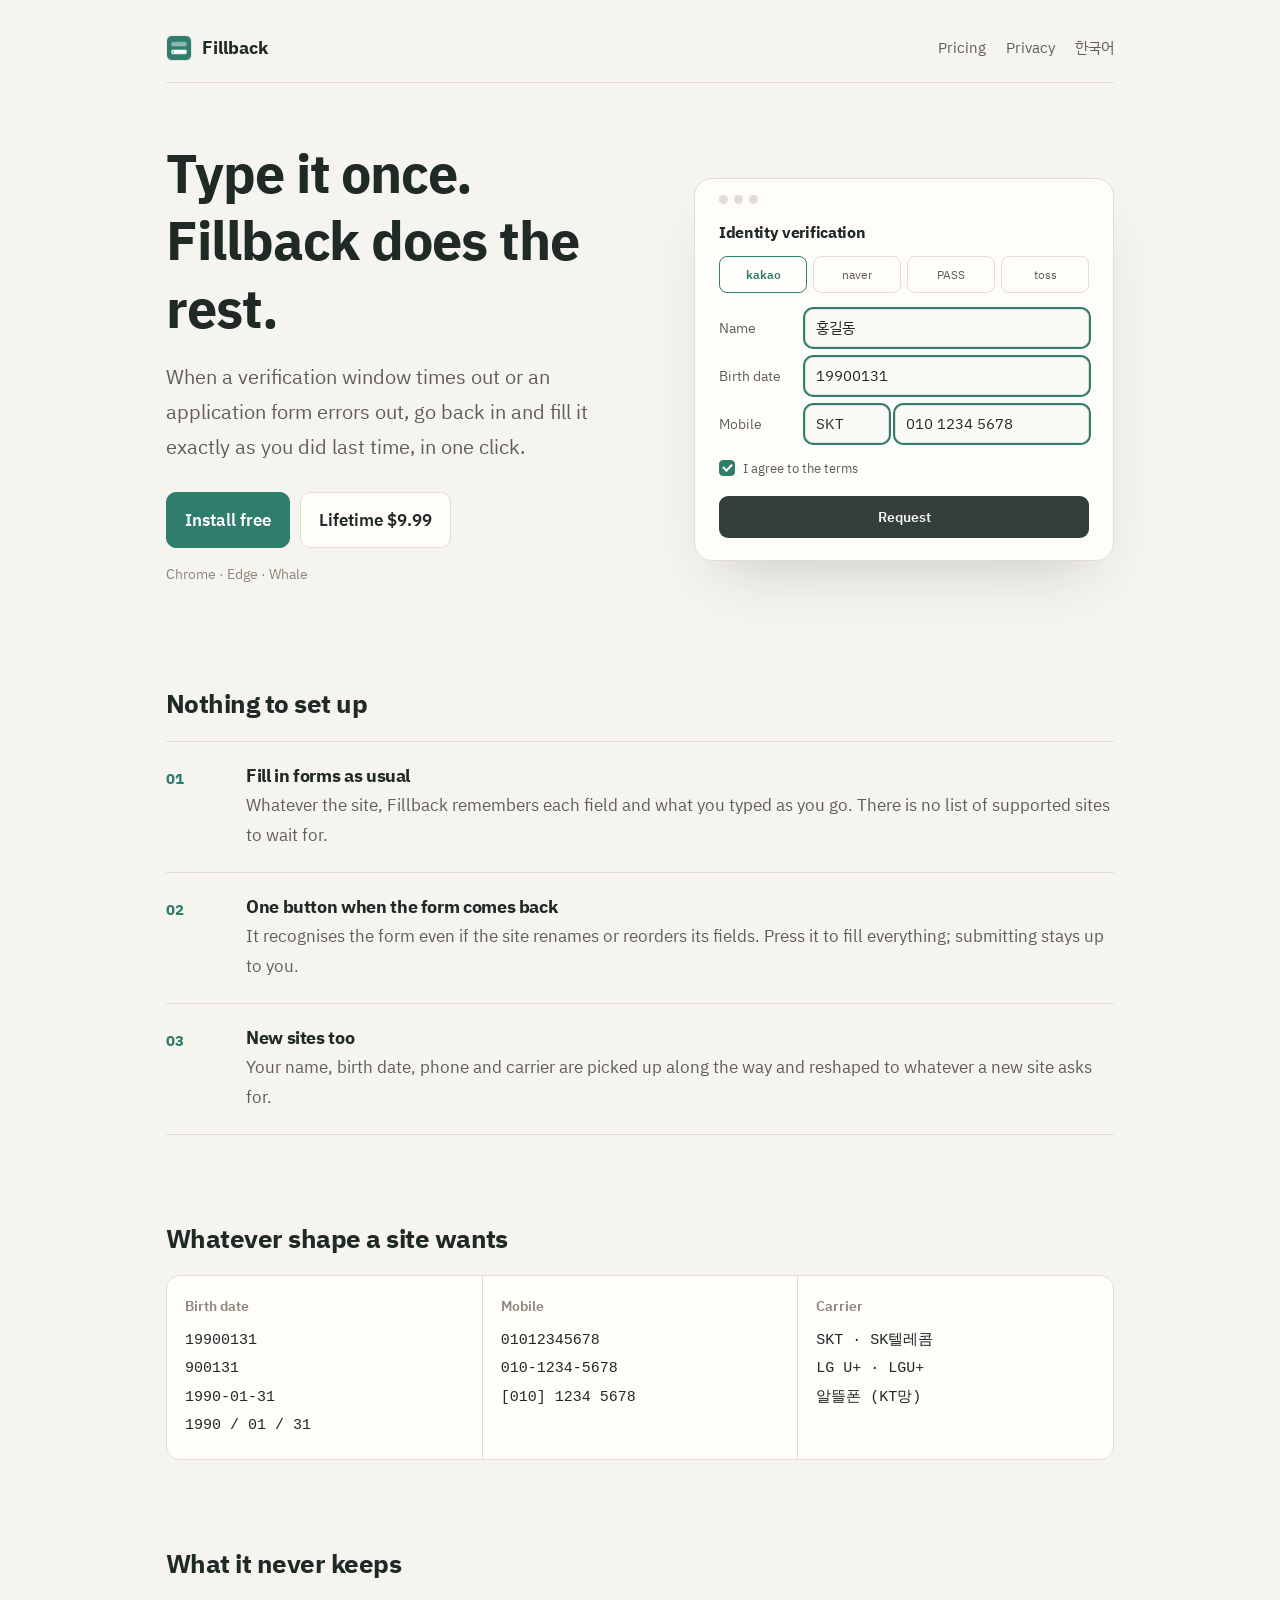
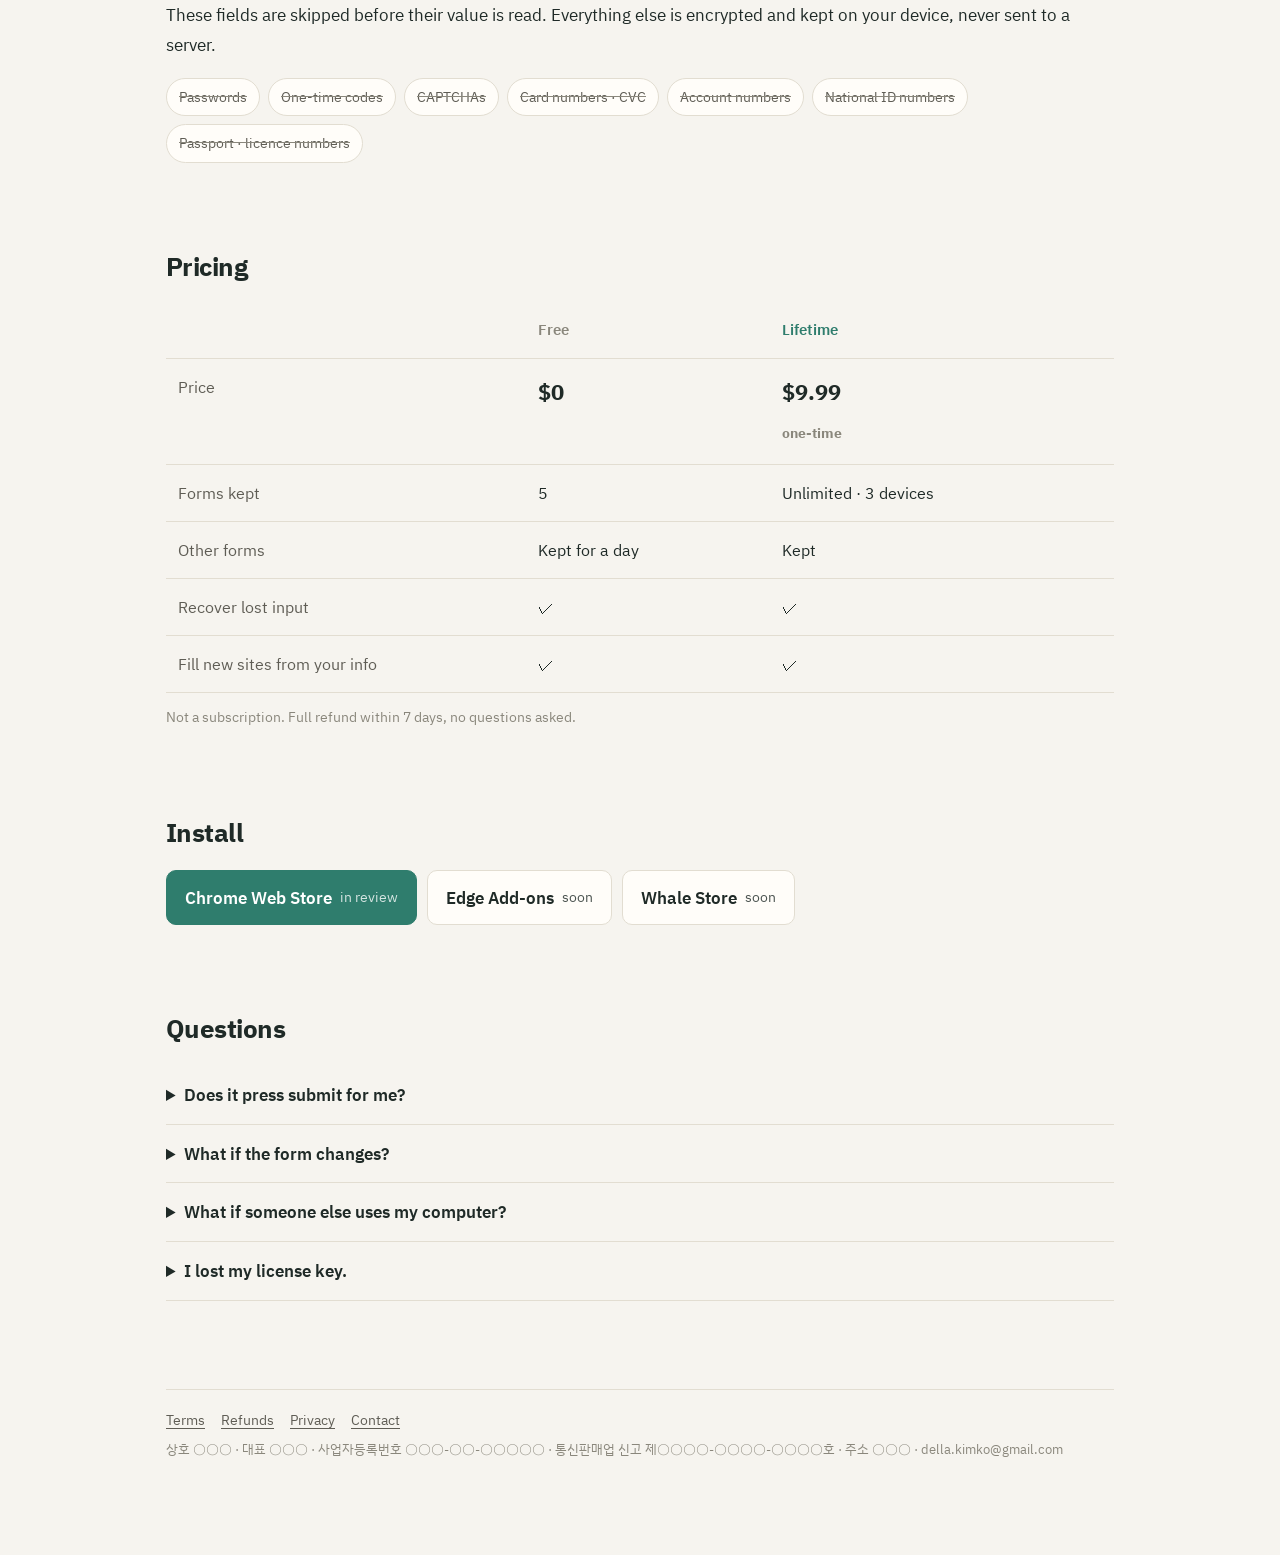
==== docs/index.html @ f1d748c0 "Add Fillback site: intro, privacy policy, terms, refund policy" ====
<!doctype html>
<html lang="ko">
<head>
<meta charset="utf-8"><meta name="viewport" content="width=device-width, initial-scale=1">
<title>다시채움 · Fillback</title>
<meta name="description" content="한 번 입력한 양식을 기억했다가 그대로 다시 채우는 브라우저 확장. Remembers the forms you fill in and fills them again.">
<link rel="icon" href="img/32.png">
<link rel="preconnect" href="https://fonts.googleapis.com"><link rel="preconnect" href="https://fonts.gstatic.com" crossorigin>
<link href="https://fonts.googleapis.com/css2?family=IBM+Plex+Sans+KR:wght@400;600;700&display=swap" rel="stylesheet">
<link rel="stylesheet" href="style.css">
</head>
<body><main>
<header><nav>
  <a class="name" href="./"><img src="img/128.png" alt=""><span data-lang="ko">다시채움</span><span data-lang="en">Fillback</span></a>
  <a href="#price"><span data-lang="ko">가격</span><span data-lang="en">Pricing</span></a>
  <a href="privacy.html" data-keep><span data-lang="ko">개인정보</span><span data-lang="en">Privacy</span></a>
  <a data-switch href="?lang=en"><span data-lang="ko">English</span><span data-lang="en">한국어</span></a>
</nav></header>

<section class="hero">
  <div>
    <h1 data-lang="ko">한 번 입력하면,<br>다음부터는 다시채움.</h1>
    <h1 data-lang="en">Type it once.<br>Fillback does the rest.</h1>
    <p class="lede" data-lang="ko">본인인증 창이 시간 초과로 닫혔을 때, 신청서가 오류로 날아갔을 때. 다시 들어가면 지난번에 쓴 그대로 한 번에 채워 드려요.</p>
    <p class="lede" data-lang="en">When a verification window times out or an application form errors out, go back in and fill it exactly as you did last time, in one click.</p>
    <div class="cta">
      <a class="btn primary" href="#install"><span data-lang="ko">무료로 설치하기</span><span data-lang="en">Install free</span></a>
      <a class="btn" href="#price"><span data-lang="ko">평생 이용권 12,900원</span><span data-lang="en">Lifetime $9.99</span></a>
    </div>
    <p class="faint" style="margin-top:14px"><span data-lang="ko">크롬 · 엣지 · 웨일</span><span data-lang="en">Chrome · Edge · Whale</span></p>
  </div>

  <div class="demo" aria-hidden="true">
    <div class="bar"><i></i><i></i><i></i></div>
    <h3 data-lang="ko">간편인증</h3><h3 data-lang="en">Identity verification</h3>
    <div class="tabs"><span class="on">kakao</span><span>naver</span><span>PASS</span><span>toss</span></div>
    <div class="row"><label data-lang="ko">이름</label><label data-lang="en">Name</label><div class="box" data-fill="홍길동"></div></div>
    <div class="row"><label data-lang="ko">생년월일</label><label data-lang="en">Birth date</label><div class="box" data-fill="19900131"></div></div>
    <div class="row"><label data-lang="ko">휴대폰</label><label data-lang="en">Mobile</label>
      <div class="split"><div class="box" data-fill="SKT"></div><div class="box" data-fill="010 1234 5678"></div></div></div>
    <div class="agree"><span class="check"></span><span data-lang="ko">개인정보 이용 동의</span><span data-lang="en">I agree to the terms</span></div>
    <div class="submit"><span data-lang="ko">인증 요청</span><span data-lang="en">Request</span></div>
    <div class="chip"><span data-lang="ko">지난번 입력 그대로 채우기 · 5칸</span><span data-lang="en">Fill as last time · 5 fields</span></div>
  </div>
</section>

<h2 data-lang="ko">따로 설정할 게 없어요</h2>
<h2 data-lang="en">Nothing to set up</h2>
<ol class="steps">
  <li><span class="no">01</span><div>
    <h3 data-lang="ko">평소처럼 입력하세요</h3><h3 data-lang="en">Fill in forms as usual</h3>
    <p data-lang="ko">어느 사이트든 양식을 채우는 순간 다시채움이 칸과 값을 함께 기억해요. 미리 등록해 둘 사이트 목록 같은 건 없어요.</p>
    <p data-lang="en">Whatever the site, Fillback remembers each field and what you typed as you go. There is no list of supported sites to wait for.</p>
  </div></li>
  <li><span class="no">02</span><div>
    <h3 data-lang="ko">같은 양식이 뜨면 버튼 하나</h3><h3 data-lang="en">One button when the form comes back</h3>
    <p data-lang="ko">사이트가 칸 이름을 매번 바꿔도, 칸 순서가 조금 달라져도 알아봐요. 누르면 지난번 그대로 채우고, 제출은 직접 하세요.</p>
    <p data-lang="en">It recognises the form even if the site renames or reorders its fields. Press it to fill everything; submitting stays up to you.</p>
  </div></li>
  <li><span class="no">03</span><div>
    <h3 data-lang="ko">처음 가는 곳도 채워요</h3><h3 data-lang="en">New sites too</h3>
    <p data-lang="ko">쓰다 보면 이름·생년월일·휴대폰·통신사를 알아서 정리해 두고, 처음 보는 사이트에서도 그 양식이 원하는 모양으로 바꿔 넣어요.</p>
    <p data-lang="en">Your name, birth date, phone and carrier are picked up along the way and reshaped to whatever a new site asks for.</p>
  </div></li>
</ol>

<h2 data-lang="ko">사이트마다 다른 모양도 맞춰서</h2>
<h2 data-lang="en">Whatever shape a site wants</h2>
<div class="formats">
  <div><b data-lang="ko">생년월일</b><b data-lang="en">Birth date</b><code>19900131<br>900131<br>1990-01-31<br>1990 / 01 / 31</code></div>
  <div><b data-lang="ko">휴대폰</b><b data-lang="en">Mobile</b><code>01012345678<br>010-1234-5678<br>[010] 1234 5678</code></div>
  <div><b data-lang="ko">통신사</b><b data-lang="en">Carrier</b><code>SKT · SK텔레콤<br>LG U+ · LGU+<br>알뜰폰 (KT망)</code></div>
</div>

<h2 data-lang="ko">기억하지 않는 것</h2>
<h2 data-lang="en">What it never keeps</h2>
<p data-lang="ko">아래 칸은 값을 읽기 전에 건너뛰어요. 저장한 내용은 암호화해서 이 기기에만 두고, 서버로 보내지 않아요.</p>
<p data-lang="en">These fields are skipped before their value is read. Everything else is encrypted and kept on your device, never sent to a server.</p>
<ul class="never" data-lang="ko"><li>비밀번호</li><li>인증번호</li><li>보안문자</li><li>카드번호·CVC</li><li>계좌번호</li><li>주민등록번호 뒷자리</li><li>여권·면허 번호</li></ul>
<ul class="never" data-lang="en"><li>Passwords</li><li>One-time codes</li><li>CAPTCHAs</li><li>Card numbers · CVC</li><li>Account numbers</li><li>National ID numbers</li><li>Passport · licence numbers</li></ul>

<h2 id="price" data-lang="ko">가격</h2>
<h2 data-lang="en">Pricing</h2>
<table class="price" data-lang="ko">
  <thead><tr><th></th><th>무료</th><th>평생 이용권</th></tr></thead>
  <tbody>
    <tr><td>가격</td><td class="amount">0원</td><td class="amount">12,900원<br><span class="faint">한 번 결제</span></td></tr>
    <tr><td>계속 보관하는 양식</td><td>5개</td><td>제한 없음 · 기기 3대</td></tr>
    <tr><td>그 밖의 양식</td><td>하루 동안 임시 보관</td><td>계속 보관</td></tr>
    <tr><td>입력 날아갔을 때 되살리기</td><td>✓</td><td>✓</td></tr>
    <tr><td>내 정보로 처음 가는 사이트 채우기</td><td>✓</td><td>✓</td></tr>
  </tbody>
</table>
<table class="price" data-lang="en">
  <thead><tr><th></th><th>Free</th><th>Lifetime</th></tr></thead>
  <tbody>
    <tr><td>Price</td><td class="amount">$0</td><td class="amount">$9.99<br><span class="faint">one-time</span></td></tr>
    <tr><td>Forms kept</td><td>5</td><td>Unlimited · 3 devices</td></tr>
    <tr><td>Other forms</td><td>Kept for a day</td><td>Kept</td></tr>
    <tr><td>Recover lost input</td><td>✓</td><td>✓</td></tr>
    <tr><td>Fill new sites from your info</td><td>✓</td><td>✓</td></tr>
  </tbody>
</table>
<p class="faint" style="margin-top:12px"><span data-lang="ko">구독이 아니에요. 7일 안에는 이유를 묻지 않고 전액 환불해 드려요.</span><span data-lang="en">Not a subscription. Full refund within 7 days, no questions asked.</span></p>

<h2 id="install" data-lang="ko">설치</h2>
<h2 data-lang="en">Install</h2>
<div class="cta" style="margin-top:0">
  <!-- Replace with the store listing URLs once published. -->
  <a class="btn primary" href="#install"><span data-lang="ko">크롬 웹스토어</span><span data-lang="en">Chrome Web Store</span> <small data-lang="ko">심사 중</small><small data-lang="en">in review</small></a>
  <a class="btn" href="#install"><span data-lang="ko">엣지 애드온</span><span data-lang="en">Edge Add-ons</span> <small data-lang="ko">준비 중</small><small data-lang="en">soon</small></a>
  <a class="btn" href="#install"><span data-lang="ko">웨일 스토어</span><span data-lang="en">Whale Store</span> <small data-lang="ko">준비 중</small><small data-lang="en">soon</small></a>
</div>

<h2 data-lang="ko">자주 묻는 질문</h2>
<h2 data-lang="en">Questions</h2>
<div data-lang="ko">
  <details><summary>제출 버튼까지 눌러 주나요?</summary><p>아니요. 채우기까지만 하고, 제출·인증 요청은 직접 눌러요. 보안문자도 직접 입력해요.</p></details>
  <details><summary>양식이 바뀌면 어떻게 되나요?</summary><p>알아본 칸은 채우고, 새로 생긴 칸만 비워 둬요. 그 칸을 입력하면 저장된 양식이 저절로 고쳐져요.</p></details>
  <details><summary>다른 사람이 제 컴퓨터를 쓰면요?</summary><p>설정에서 잠금 비밀번호를 정하면 브라우저를 다시 열 때나 한동안 안 쓸 때 비밀번호를 물어요.</p></details>
  <details><summary>은행 보안 프로그램이 깔린 칸도 되나요?</summary><p>키보드 보안이 걸린 칸은 채워지지 않을 수 있어요. 이런 칸은 대개 비밀번호나 카드번호라 원래 기억하지 않는 칸이에요.</p></details>
  <details><summary>이용권 키를 잃어버렸어요.</summary><p><a href="https://fillback-api.bbdyno.workers.dev/recover">키 다시 찾기</a>에서 결제한 이메일과 주문번호로 찾을 수 있어요.</p></details>
</div>
<div data-lang="en">
  <details><summary>Does it press submit for me?</summary><p>No. It fills; you submit. CAPTCHAs stay with you too.</p></details>
  <details><summary>What if the form changes?</summary><p>Fields it recognises are filled and new ones are left empty. Fill those once and the saved form updates itself.</p></details>
  <details><summary>What if someone else uses my computer?</summary><p>Set a passphrase in settings and Fillback asks for it after a restart or a period of inactivity.</p></details>
  <details><summary>I lost my license key.</summary><p>Recover it with your email and order number on the <a href="https://fillback-api.bbdyno.workers.dev/recover?lang=en">recovery page</a>.</p></details>
</div>

<footer>
  <nav>
    <a href="terms.html" data-keep><span data-lang="ko">이용약관</span><span data-lang="en">Terms</span></a>
    <a href="refund.html" data-keep><span data-lang="ko">환불 규정</span><span data-lang="en">Refunds</span></a>
    <a href="privacy.html" data-keep><span data-lang="ko">개인정보처리방침</span><span data-lang="en">Privacy</span></a>
    <a href="mailto:della.kimko@gmail.com"><span data-lang="ko">문의</span><span data-lang="en">Contact</span></a>
  </nav>
  <!-- Business details required on Korean e-commerce sites: fill in before launch. -->
  <p class="biz">상호 ○○○ · 대표 ○○○ · 사업자등록번호 ○○○-○○-○○○○○ · 통신판매업 신고 제○○○○-○○○○-○○○○호 · 주소 ○○○ · della.kimko@gmail.com</p>
</footer>
</main>
<script src="site.js"></script>
</body>
</html>
---- docs/style.css ----
/* Same palette as the extension: warm paper, deep green ink. */
:root {
  --bg: #f6f4ef;
  --surface: #fffdf9;
  --ink: #1f2a27;
  --muted: #5f5d55;
  --faint: #8a877c;
  --line: #e2ddd1;
  --accent: #2f7d6d;
  --accent-soft: #e3efe9;
  --field: #fbfaf6;
}
@media (prefers-color-scheme: dark) {
  :root:not([data-theme="light"]) {
    --bg: #1a1e1f;
    --surface: #23282a;
    --ink: #e9e6df;
    --muted: #b6b2a8;
    --faint: #8d897f;
    --line: #353c3f;
    --accent: #6cbfab;
    --accent-soft: #23362f;
    --field: #1d2224;
  }
}

* { box-sizing: border-box; }
html { background: var(--bg); }
body {
  margin: 0;
  background: var(--bg);
  color: var(--ink);
  font: 17px/1.75 "IBM Plex Sans KR", -apple-system, BlinkMacSystemFont, "Apple SD Gothic Neo", "Malgun Gothic", sans-serif;
  -webkit-font-smoothing: antialiased;
  word-break: keep-all;
}
html:not([lang="en"]) [data-lang="en"],
html[lang="en"] [data-lang="ko"] { display: none !important; }

main { max-width: 980px; margin: 0 auto; padding: 24px 16px 80px; }
a { color: var(--accent); text-underline-offset: 3px; }

header nav { display: flex; gap: 20px; align-items: center; font-size: 15px; padding: 8px 0 18px; border-bottom: 1px solid var(--line); }
header .name { display: flex; align-items: center; gap: 10px; margin-right: auto; font-weight: 700; font-size: 18px; color: var(--ink); text-decoration: none; }
header .name img { width: 26px; height: 26px; }
header nav a:not(.name) { color: var(--muted); text-decoration: none; }
header nav a:not(.name):hover { color: var(--ink); }

h1, h2, h3 { font-weight: 700; letter-spacing: -0.02em; line-height: 1.25; margin: 0; }
h1 { font-size: clamp(34px, 6vw, 54px); }
h2 { font-size: 26px; margin: 88px 0 20px; }
h3 { font-size: 18px; }
p { margin: 0 0 14px; }
.lede { font-size: 20px; color: var(--muted); max-width: 30em; margin-top: 18px; }
.faint { color: var(--faint); font-size: 14px; }

/* ---- hero ---- */
.hero { display: grid; gap: 40px; padding-top: 56px; align-items: center; }
@media (min-width: 860px) { .hero { grid-template-columns: 1fr 420px; } }
.cta { display: flex; flex-wrap: wrap; gap: 10px; margin-top: 28px; }
.btn { display: inline-flex; align-items: center; gap: 8px; padding: 12px 18px; border-radius: 10px; font-weight: 600; text-decoration: none; border: 1px solid var(--line); color: var(--ink); background: var(--surface); }
.btn.primary { background: var(--accent); border-color: var(--accent); color: #fff; }
@media (prefers-color-scheme: dark) { :root:not([data-theme="light"]) .btn.primary { color: #10221d; } }
.btn small { font-weight: 400; opacity: .8; }

/* ---- the live demo: a simple-authentication form that fills itself ---- */
.demo { position: relative; background: var(--surface); border: 1px solid var(--line); border-radius: 18px; padding: 26px 24px 22px; box-shadow: 0 30px 60px -30px rgba(31, 42, 39, .25); }
.demo .bar { display: flex; gap: 6px; margin: -10px 0 18px; }
.demo .bar i { width: 9px; height: 9px; border-radius: 50%; background: var(--line); }
.demo h3 { font-size: 16px; margin-bottom: 14px; }
.demo .tabs { display: grid; grid-template-columns: repeat(4, 1fr); gap: 6px; margin-bottom: 16px; }
.demo .tabs span { font-size: 12px; text-align: center; padding: 7px 0; border: 1px solid var(--line); border-radius: 8px; color: var(--muted); }
.demo .tabs span.on { border-color: var(--accent); color: var(--accent); font-weight: 600; }
.demo .row { display: grid; grid-template-columns: 76px 1fr; align-items: center; gap: 10px; margin-bottom: 10px; font-size: 14px; }
.demo .row label { color: var(--muted); }
.demo .box { height: 38px; border: 1px solid var(--line); border-radius: 8px; background: var(--field); padding: 0 10px; display: flex; align-items: center; font-size: 15px; transition: box-shadow .3s; overflow: hidden; white-space: nowrap; }
.demo .box.lit { box-shadow: 0 0 0 2px var(--accent); }
.demo .split { display: grid; grid-template-columns: 84px 1fr; gap: 6px; }
.demo .agree { display: flex; gap: 8px; align-items: center; font-size: 13px; color: var(--muted); margin-top: 14px; }
.demo .check { width: 16px; height: 16px; border: 1.5px solid var(--line); border-radius: 4px; display: grid; place-items: center; transition: background .2s, border-color .2s; }
.demo .check.on { background: var(--accent); border-color: var(--accent); }
.demo .check.on::after { content: ""; width: 7px; height: 4px; border-left: 2px solid #fff; border-bottom: 2px solid #fff; transform: rotate(-45deg) translate(1px, -1px); }
.demo .submit { margin-top: 16px; height: 42px; border-radius: 9px; background: var(--ink); color: var(--bg); display: grid; place-items: center; font-weight: 600; font-size: 14px; opacity: .9; }
.demo .chip { position: absolute; top: 74px; left: 50%; transform: translate(-50%, 6px); opacity: 0; transition: opacity .25s, transform .25s; display: flex; align-items: center; gap: 8px; padding: 8px 12px; background: var(--surface); border: 1px solid var(--line); border-radius: 10px; box-shadow: 0 8px 24px rgba(31, 42, 39, .16); font-size: 13px; font-weight: 600; color: var(--accent); white-space: nowrap; }
.demo .chip::before { content: ""; width: 8px; height: 8px; border-radius: 2px; background: var(--accent); }
.demo .chip.show { opacity: 1; transform: translate(-50%, 0); }
.demo .chip.press { transform: translate(-50%, 0) scale(.96); }

/* ---- steps ---- */
.steps { list-style: none; padding: 0; margin: 0; border-top: 1px solid var(--line); }
.steps li { display: grid; grid-template-columns: 64px 1fr; gap: 16px; padding: 22px 0; border-bottom: 1px solid var(--line); }
.steps .no { font-weight: 700; color: var(--accent); font-size: 15px; padding-top: 2px; }
.steps p { color: var(--muted); margin: 4px 0 0; }

/* ---- formats ---- */
.formats { display: grid; gap: 1px; background: var(--line); border: 1px solid var(--line); border-radius: 14px; overflow: hidden; }
@media (min-width: 720px) { .formats { grid-template-columns: repeat(3, 1fr); } }
.formats div { background: var(--surface); padding: 18px; }
.formats b { display: block; font-size: 14px; color: var(--faint); font-weight: 600; margin-bottom: 8px; }
.formats code { display: block; font: 15px/1.9 ui-monospace, SFMono-Regular, Menlo, monospace; }

/* ---- never stored ---- */
.never { display: flex; flex-wrap: wrap; gap: 8px; margin: 18px 0; padding: 0; list-style: none; }
.never li { padding: 6px 12px; border-radius: 999px; background: var(--surface); border: 1px solid var(--line); font-size: 14px; text-decoration: line-through; text-decoration-color: var(--faint); color: var(--muted); }

/* ---- pricing ---- */
.price { width: 100%; border-collapse: collapse; font-size: 16px; }
.price th, .price td { text-align: left; padding: 14px 12px; border-bottom: 1px solid var(--line); vertical-align: top; }
.price thead th { font-size: 15px; color: var(--faint); font-weight: 600; }
.price thead th:last-child { color: var(--accent); }
.price td:first-child { color: var(--muted); width: 38%; }
.price .amount { font-size: 22px; font-weight: 700; }

/* ---- faq ---- */
details { border-bottom: 1px solid var(--line); padding: 14px 0; }
details summary { cursor: pointer; font-weight: 600; }
details p { color: var(--muted); margin: 10px 0 0; }

/* ---- legal pages ---- */
.doc { max-width: 720px; }
.doc h1 { font-size: 34px; margin-top: 48px; }
.doc h2 { font-size: 20px; margin: 40px 0 10px; }
.doc ul, .doc ol { padding-left: 20px; color: var(--muted); }
.doc li { margin: 6px 0; }
.doc table { border-collapse: collapse; width: 100%; font-size: 15px; margin: 8px 0 16px; }
.doc th, .doc td { border: 1px solid var(--line); padding: 8px 10px; text-align: left; vertical-align: top; }
.doc th { background: var(--surface); }

footer { margin-top: 88px; padding-top: 18px; border-top: 1px solid var(--line); font-size: 13px; color: var(--faint); display: grid; gap: 6px; }
footer nav { display: flex; flex-wrap: wrap; gap: 16px; font-size: 14px; }
footer nav a { color: var(--muted); }

@media (prefers-reduced-motion: reduce) { .demo * { transition: none !important; } }
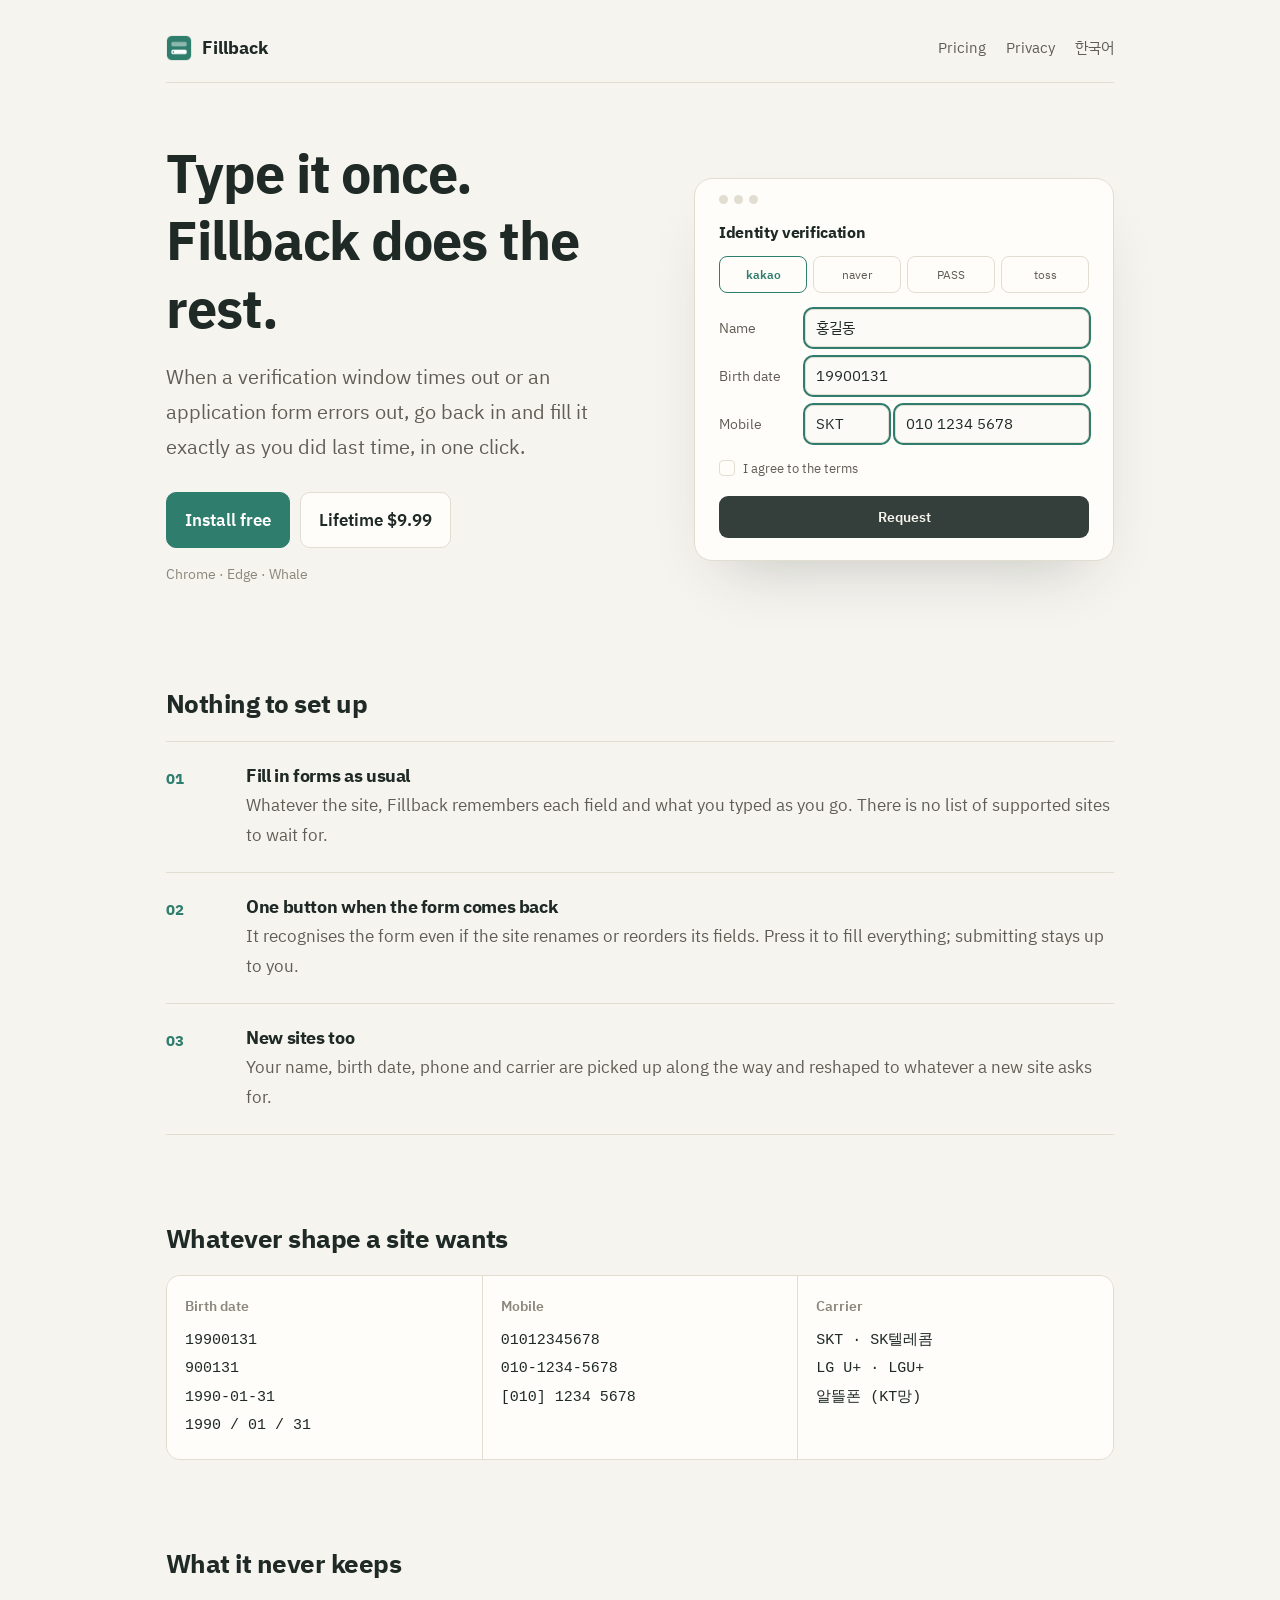
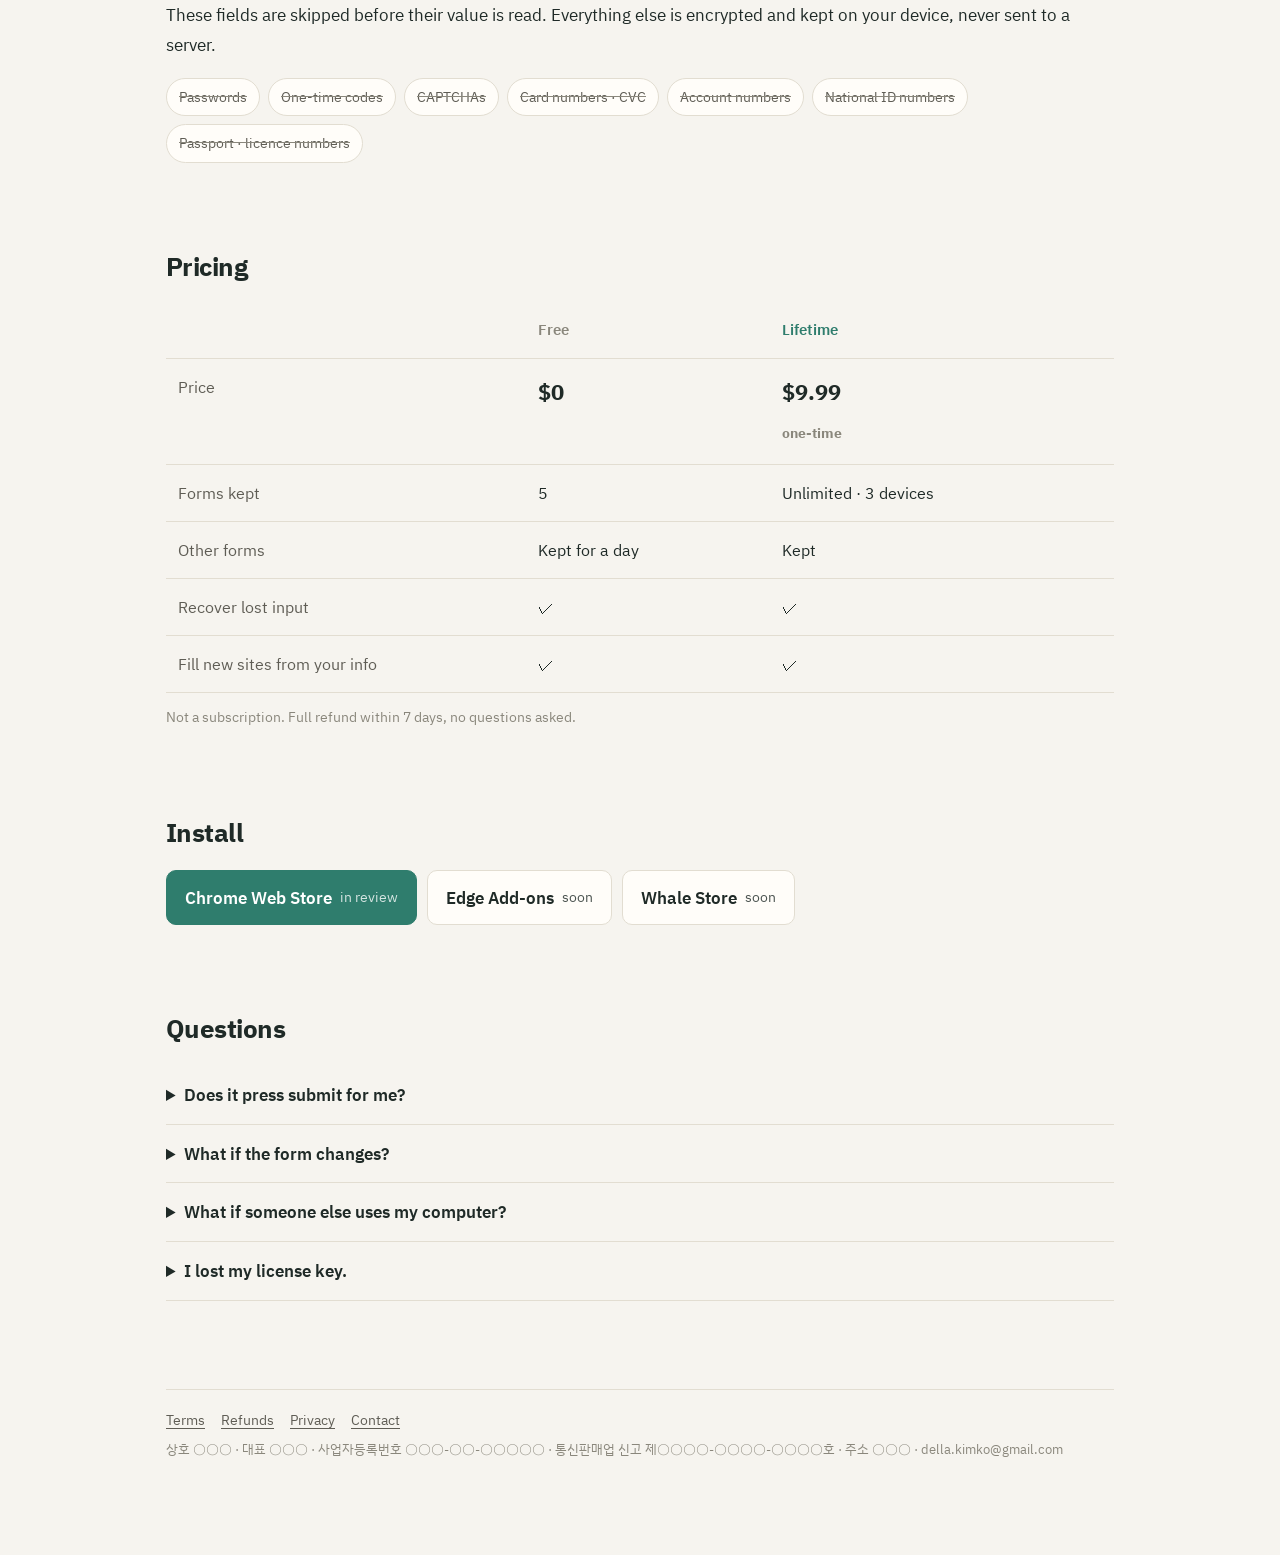
==== commit 9a08da56: "Link key recovery to the deployed license server" ====
--- a/docs/index.html
+++ b/docs/index.html
@@ -119,13 +119,13 @@
   <details><summary>양식이 바뀌면 어떻게 되나요?</summary><p>알아본 칸은 채우고, 새로 생긴 칸만 비워 둬요. 그 칸을 입력하면 저장된 양식이 저절로 고쳐져요.</p></details>
   <details><summary>다른 사람이 제 컴퓨터를 쓰면요?</summary><p>설정에서 잠금 비밀번호를 정하면 브라우저를 다시 열 때나 한동안 안 쓸 때 비밀번호를 물어요.</p></details>
   <details><summary>은행 보안 프로그램이 깔린 칸도 되나요?</summary><p>키보드 보안이 걸린 칸은 채워지지 않을 수 있어요. 이런 칸은 대개 비밀번호나 카드번호라 원래 기억하지 않는 칸이에요.</p></details>
-  <details><summary>이용권 키를 잃어버렸어요.</summary><p><a href="https://fillback-api.bbdyno.workers.dev/recover">키 다시 찾기</a>에서 결제한 이메일과 주문번호로 찾을 수 있어요.</p></details>
+  <details><summary>이용권 키를 잃어버렸어요.</summary><p><a href="https://fillback-api.enori.workers.dev/recover">키 다시 찾기</a>에서 결제한 이메일과 주문번호로 찾을 수 있어요.</p></details>
 </div>
 <div data-lang="en">
   <details><summary>Does it press submit for me?</summary><p>No. It fills; you submit. CAPTCHAs stay with you too.</p></details>
   <details><summary>What if the form changes?</summary><p>Fields it recognises are filled and new ones are left empty. Fill those once and the saved form updates itself.</p></details>
   <details><summary>What if someone else uses my computer?</summary><p>Set a passphrase in settings and Fillback asks for it after a restart or a period of inactivity.</p></details>
-  <details><summary>I lost my license key.</summary><p>Recover it with your email and order number on the <a href="https://fillback-api.bbdyno.workers.dev/recover?lang=en">recovery page</a>.</p></details>
+  <details><summary>I lost my license key.</summary><p>Recover it with your email and order number on the <a href="https://fillback-api.enori.workers.dev/recover?lang=en">recovery page</a>.</p></details>
 </div>
 
 <footer>
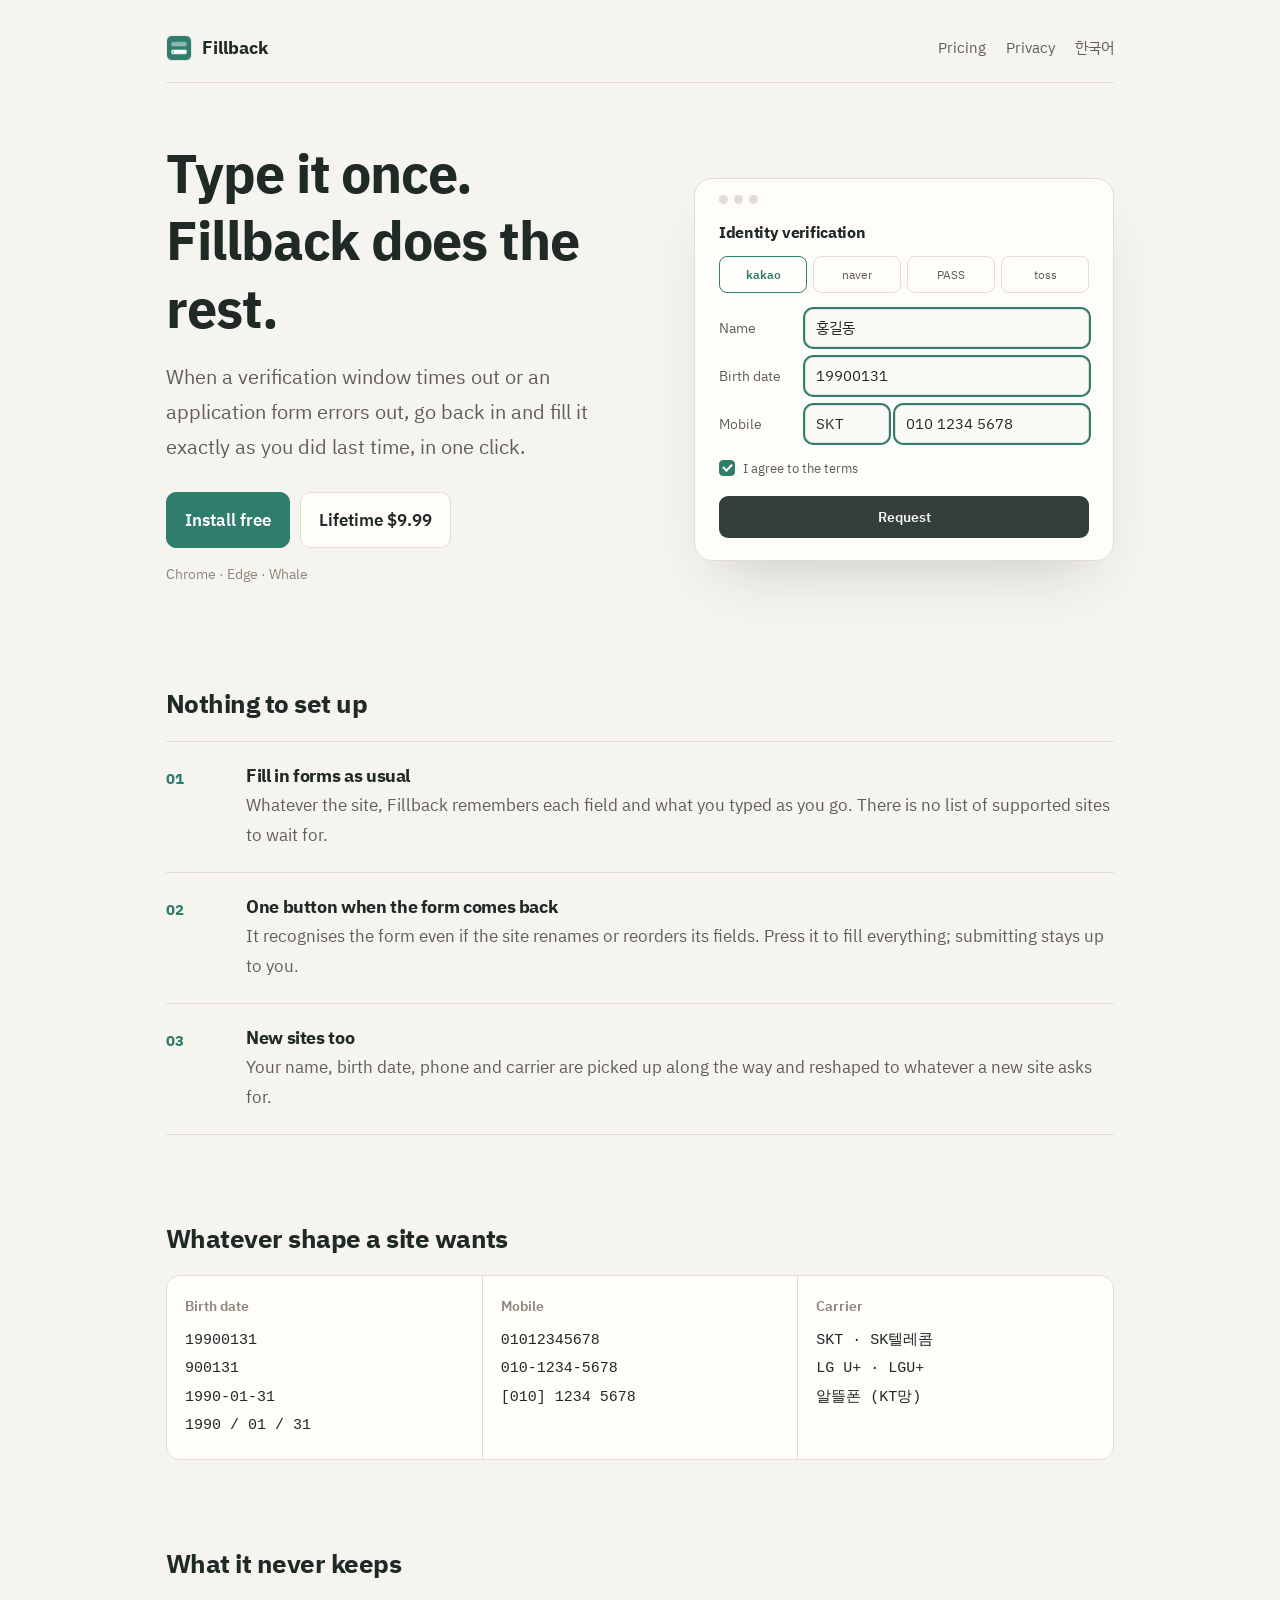
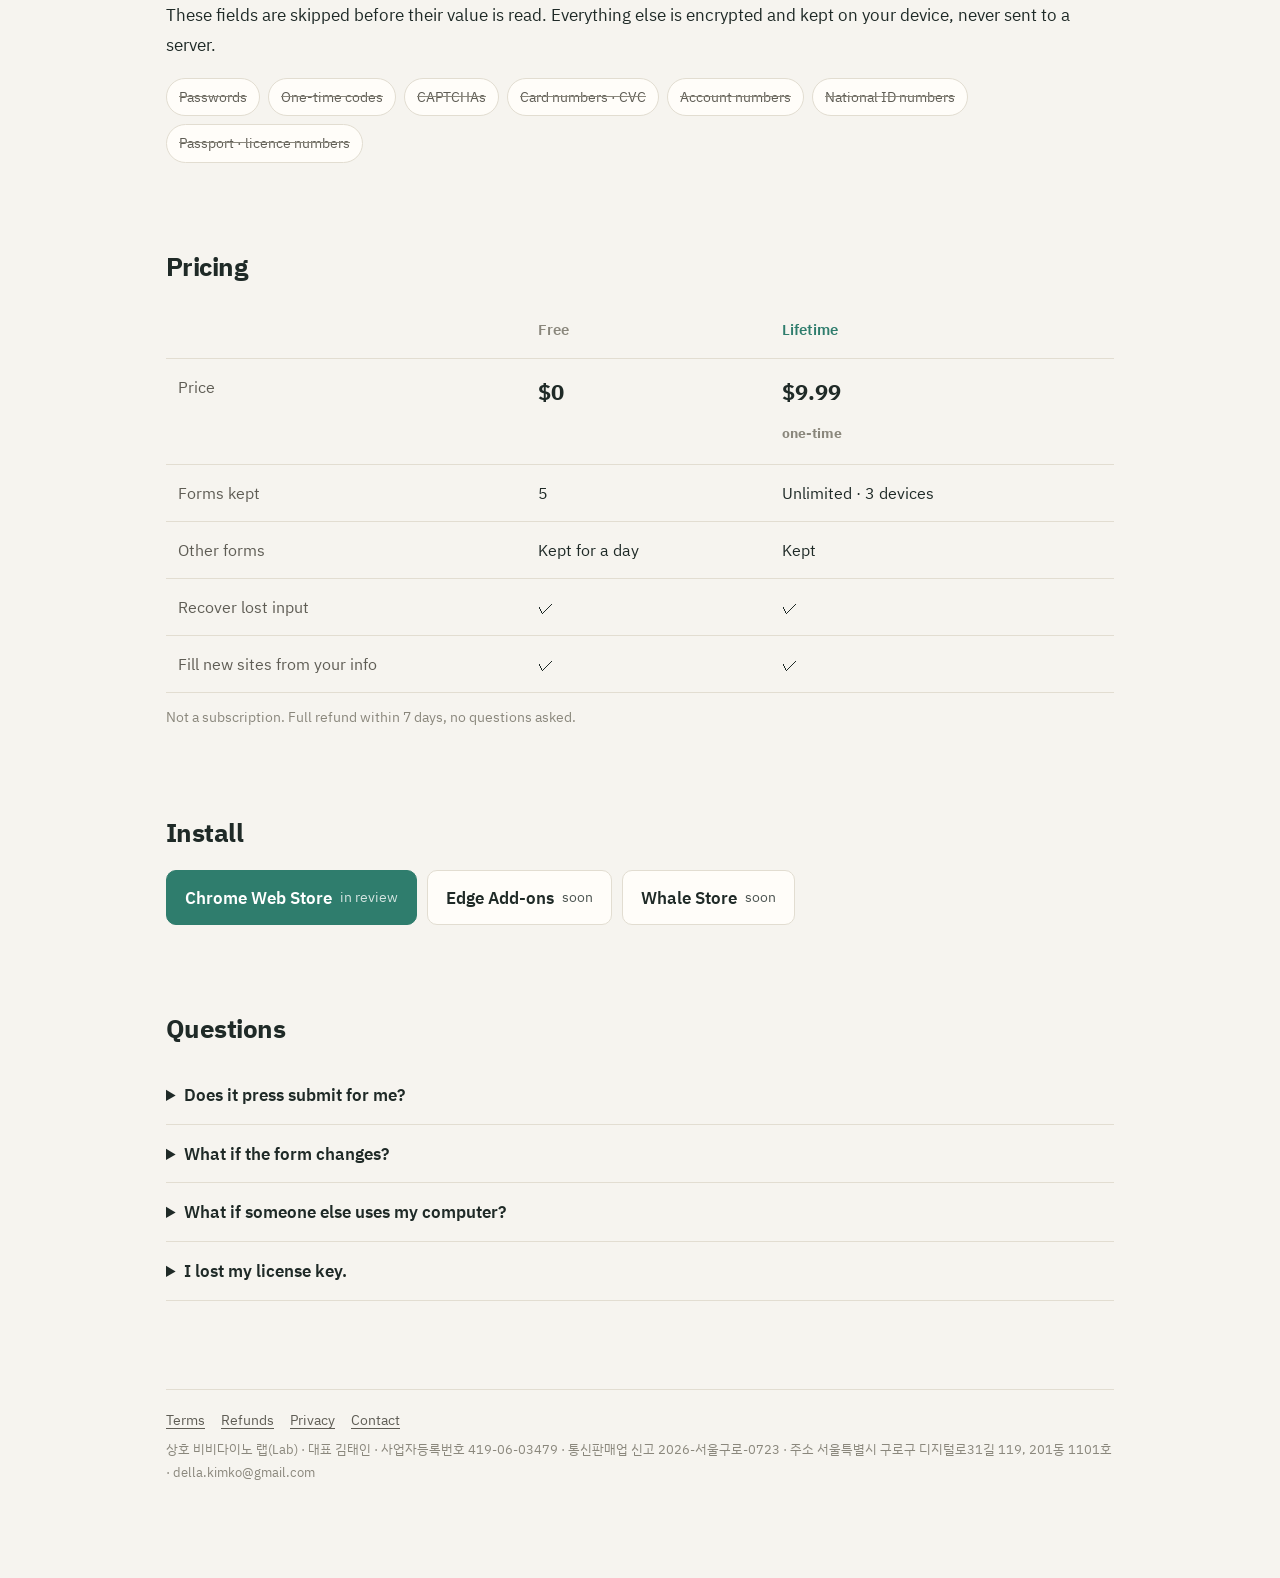
==== commit 53eeaa32: "Fill in business details" ====
--- a/docs/index.html
+++ b/docs/index.html
@@ -135,8 +135,7 @@
     <a href="privacy.html" data-keep><span data-lang="ko">개인정보처리방침</span><span data-lang="en">Privacy</span></a>
     <a href="mailto:della.kimko@gmail.com"><span data-lang="ko">문의</span><span data-lang="en">Contact</span></a>
   </nav>
-  <!-- Business details required on Korean e-commerce sites: fill in before launch. -->
-  <p class="biz">상호 ○○○ · 대표 ○○○ · 사업자등록번호 ○○○-○○-○○○○○ · 통신판매업 신고 제○○○○-○○○○-○○○○호 · 주소 ○○○ · della.kimko@gmail.com</p>
+  <p class="biz">상호 비비다이노 랩(Lab) · 대표 김태인 · 사업자등록번호 419-06-03479 · 통신판매업 신고 2026-서울구로-0723 · 주소 서울특별시 구로구 디지털로31길 119, 201동 1101호 · della.kimko@gmail.com</p>
 </footer>
 </main>
 <script src="site.js"></script>
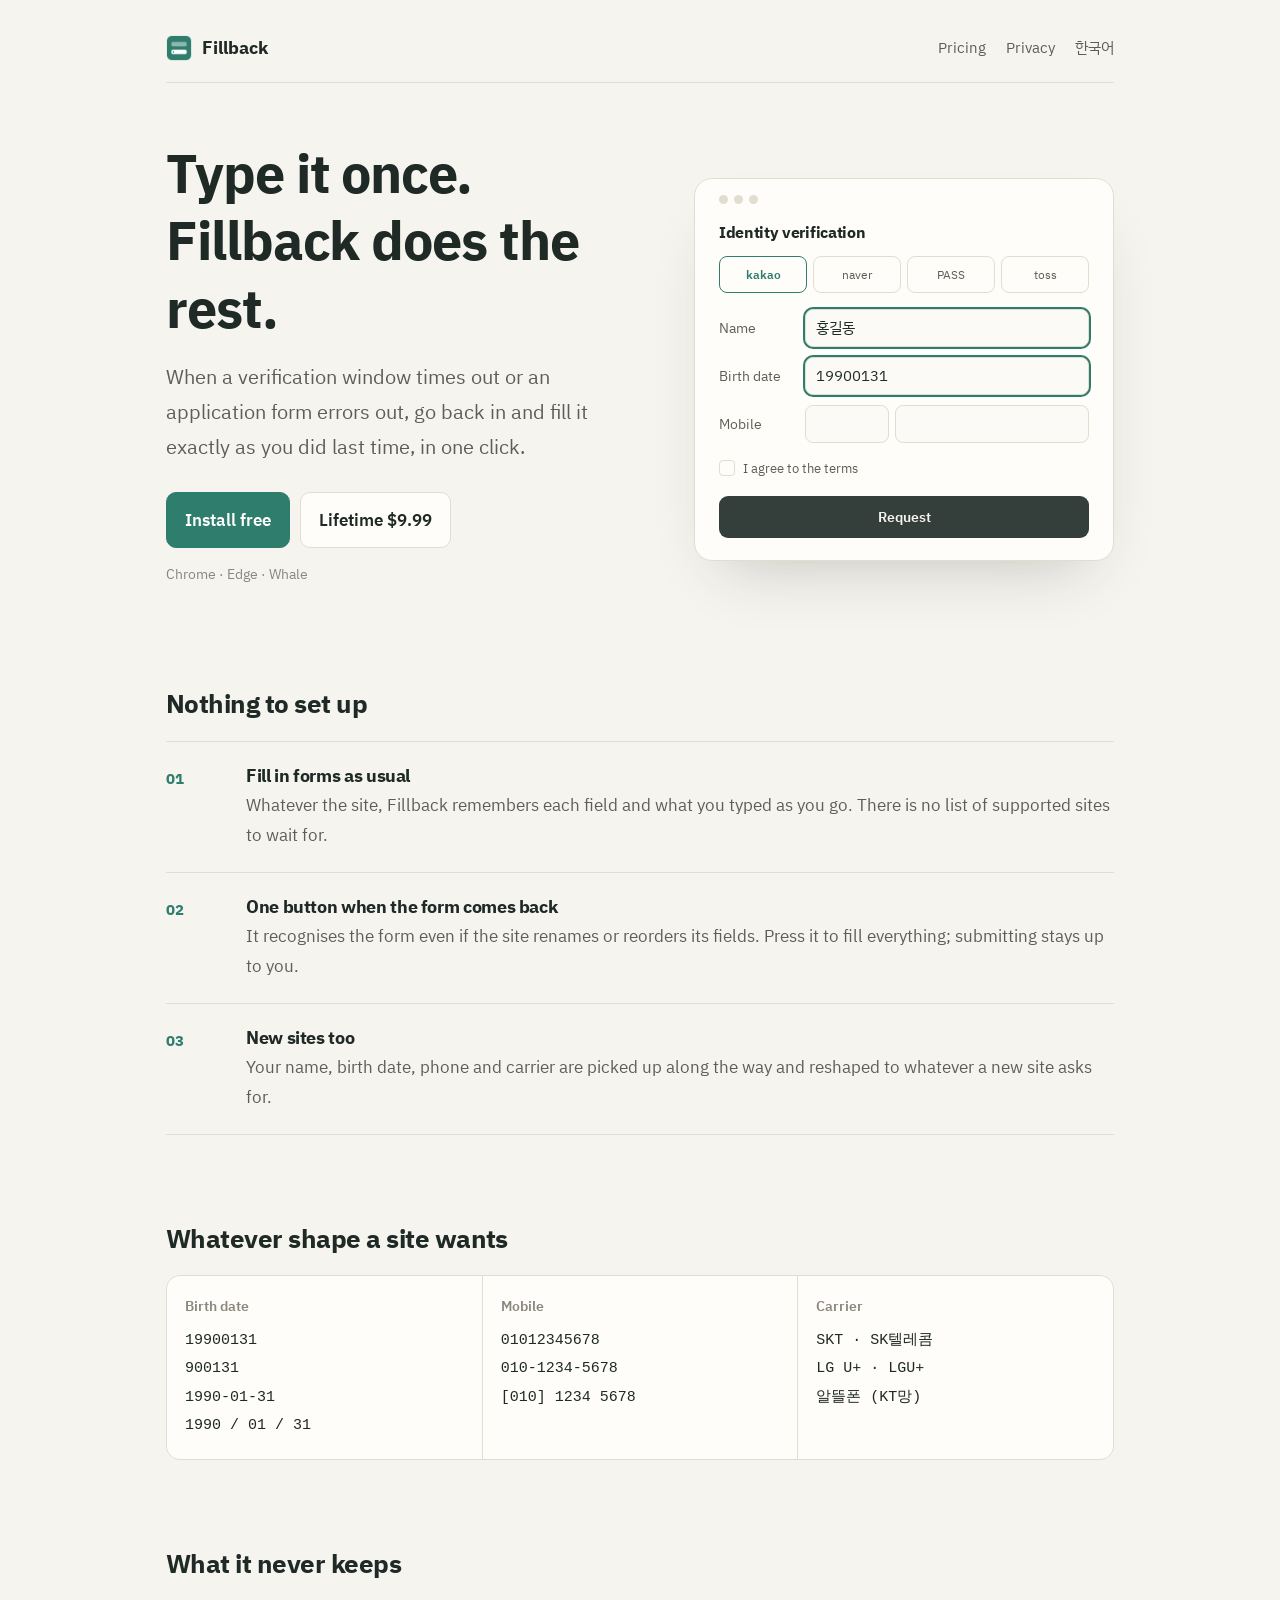
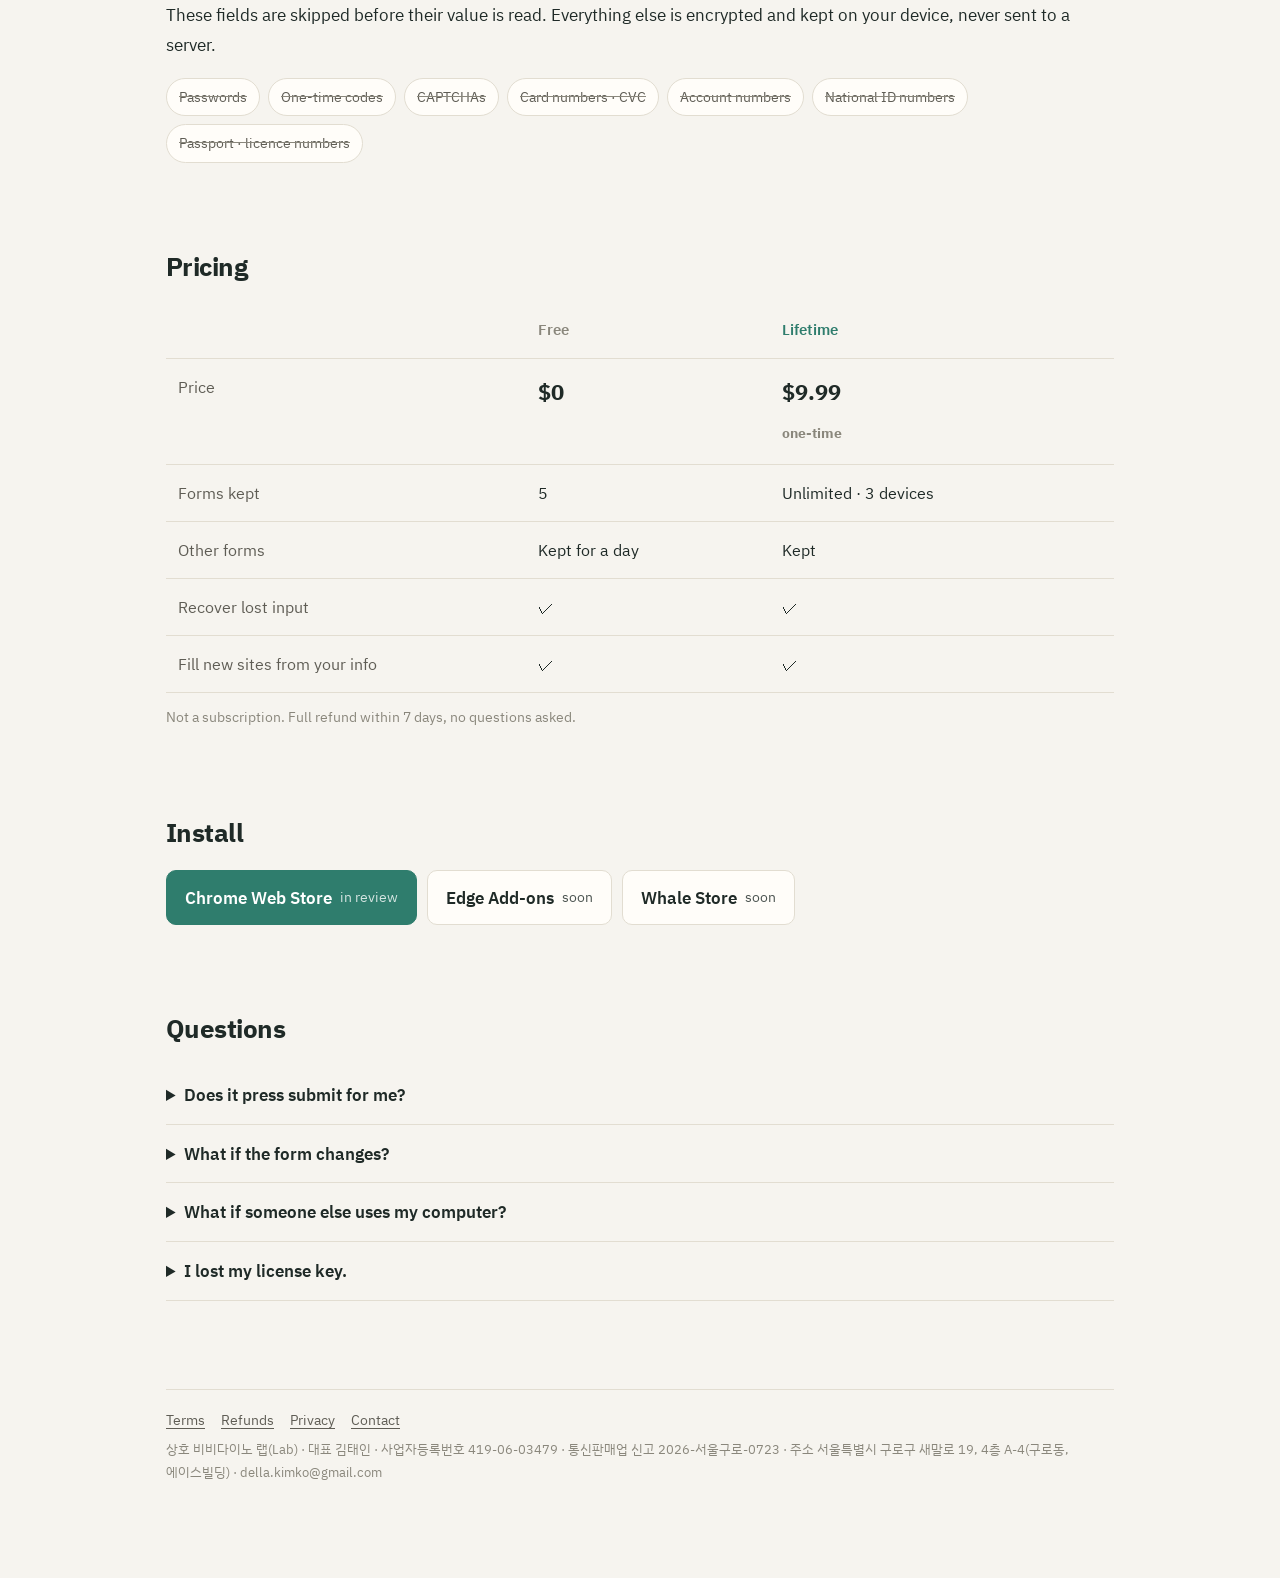
==== commit 38c845a5: "Update business address" ====
--- a/docs/index.html
+++ b/docs/index.html
@@ -135,7 +135,7 @@
     <a href="privacy.html" data-keep><span data-lang="ko">개인정보처리방침</span><span data-lang="en">Privacy</span></a>
     <a href="mailto:della.kimko@gmail.com"><span data-lang="ko">문의</span><span data-lang="en">Contact</span></a>
   </nav>
-  <p class="biz">상호 비비다이노 랩(Lab) · 대표 김태인 · 사업자등록번호 419-06-03479 · 통신판매업 신고 2026-서울구로-0723 · 주소 서울특별시 구로구 디지털로31길 119, 201동 1101호 · della.kimko@gmail.com</p>
+  <p class="biz">상호 비비다이노 랩(Lab) · 대표 김태인 · 사업자등록번호 419-06-03479 · 통신판매업 신고 2026-서울구로-0723 · 주소 서울특별시 구로구 새말로 19, 4층 A-4(구로동, 에이스빌딩) · della.kimko@gmail.com</p>
 </footer>
 </main>
 <script src="site.js"></script>
